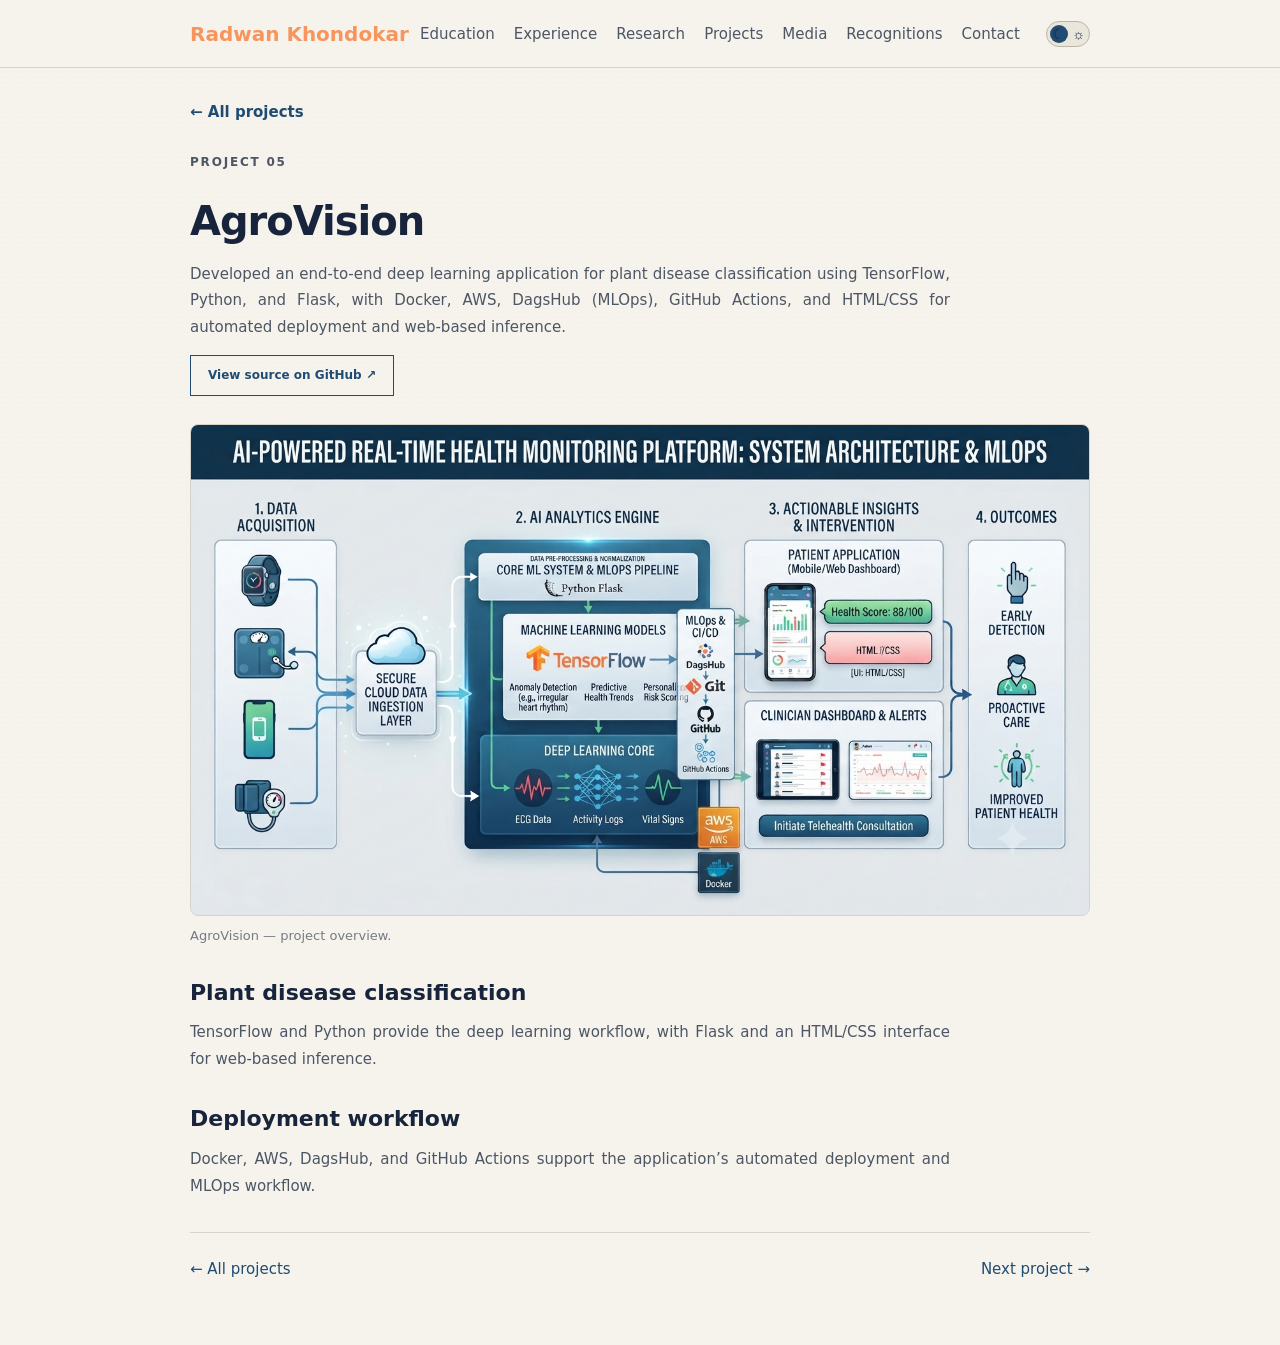
==== projects/agrovision.html @ 8de6b5cf "Update" ====
<!DOCTYPE html>
<html lang="en">
<head>
<meta charset="UTF-8">
<meta name="viewport" content="width=device-width, initial-scale=1.0">
<title>AgroVision | Khondokar Radwanur Rahman</title>
<meta name="description" content="Developed an end-to-end deep learning application for plant disease classification using TensorFlow, Python, and Flask, with Docker, AWS, DagsHub (MLOps), GitHub Actions, and HTML/CSS for automated deployment and web-based inference.">

<script>
  (() => {
    const saved = localStorage.getItem('portfolio-theme');
    const preferred = window.matchMedia('(prefers-color-scheme: dark)').matches ? 'dark' : 'light';
    document.documentElement.dataset.theme = saved || preferred;
  })();
</script>

<link rel="stylesheet" href="../css/styles.css">
</head>
<body id="top">
<header class="siterail">
  <div class="siterail__id">
    <a class="siterail__brand" href="../index.html#top" aria-label="Back to introduction">
      <span class="siterail__brandtext">Radwan Khondokar</span>
    </a>
  </div>
  <nav class="siterail__nav" aria-label="Section navigation">
    <a href="../index.html#education" data-navlink data-index="01" data-label="Education">Education</a>
    <a href="../index.html#experience" data-navlink data-index="02" data-label="Experience">Experience</a>
    <a href="../index.html#research" data-navlink data-index="03" data-label="Research">Research</a>
    <a href="../index.html#projects" data-navlink data-index="06" data-label="Projects">Projects</a>
    <a href="../index.html#media" data-navlink data-index="05" data-label="Media Outreach">Media</a>
    <a href="../index.html#recognitions" data-navlink data-index="08" data-label="Recognitions">Recognitions</a>
    <a href="../index.html#contact" data-navlink data-index="09" data-label="Contact">Contact</a>
  </nav>
  <button class="theme-toggle" id="themeToggle" type="button" aria-label="Switch to dark mode" aria-pressed="false">
    <span class="theme-toggle__sun" aria-hidden="true">☼</span>
    <span class="theme-toggle__moon" aria-hidden="true">☾</span>
  </button>
  <button class="siterail__toggle" id="navToggle" aria-label="Toggle navigation" aria-expanded="false">
    <span></span><span></span><span></span>
  </button>
</header>
<main class="project-detail">
<a class="project-back" href="../index.html#projects">← All projects</a>
<article>
<header class="project-detail__header"><p class="eyebrow">Project 05</p><h1>AgroVision</h1><p>Developed an end-to-end deep learning application for plant disease classification using TensorFlow, Python, and Flask, with Docker, AWS, DagsHub (MLOps), GitHub Actions, and HTML/CSS for automated deployment and web-based inference.</p><a class="button button--secondary" href="https://github.com/rakukanteki/Plant-Disease-Classification-using-MLflow-and-DVC.git" target="_blank" rel="noopener noreferrer">View source on GitHub ↗</a></header>
<figure class="project-detail__figure"><img src="../assets/images/projects/agrovision.png" alt="AgroVision" fetchpriority="high"><figcaption>AgroVision — project overview.</figcaption></figure>
<section class="project-detail__section"><h2>Plant disease classification</h2><p>TensorFlow and Python provide the deep learning workflow, with Flask and an HTML/CSS interface for web-based inference.</p></section><section class="project-detail__section"><h2>Deployment workflow</h2><p>Docker, AWS, DagsHub, and GitHub Actions support the application’s automated deployment and MLOps workflow.</p></section>

</article>
<nav class="project-detail__nav" aria-label="Project navigation"><a href="../index.html#projects">← All projects</a><a href="medic.html">Next project →</a></nav>
</main>
<button class="backtotop" id="backToTop" aria-label="Back to top">↑</button>
<script src="../js/main.js"></script>
</body></html>
---- css/styles.css ----
:root {
  --paper: #f6f3ed;
  --paper-deep: #ebe6dc;
  --card: #fbfaf7;
  --ink: #17243b;
  --body: #4d5664;
  --muted: #757b83;
  --blue: #204c74;
  --blue-dark: #173852;
  --gold: #a8792e;
  --rule: #d8d2c8;
  --rule-dark: #bcb4a6;
  --nav-bg: rgba(246, 243, 237, .94);
  --serif: system-ui, sans-serif;
  --sans: system-ui, sans-serif;
  --meta: system-ui, sans-serif;
  --maxw: 900px;
  --shadow: 0 18px 50px rgba(30, 39, 52, .08);
}

html[data-theme="dark"] {
  --paper: #111722;
  --paper-deep: #192131;
  --card: #182130;
  --ink: #edf1f6;
  --body: #bdc6d2;
  --muted: #8f9bab;
  --blue: #82b7df;
  --blue-dark: #b8d7ee;
  --gold: #d8ad68;
  --rule: #2d3949;
  --rule-dark: #435064;
  --nav-bg: rgba(17, 23, 34, .94);
  --shadow: 0 20px 55px rgba(0, 0, 0, .28);
  color-scheme: dark;
}

*, *::before, *::after { box-sizing: border-box; }
html { scroll-behavior: smooth; scroll-padding-top: 76px; }
body { margin: 0; color: var(--ink); background: var(--paper); font-family: var(--sans); font-size: 15px; line-height: 1.6; -webkit-font-smoothing: antialiased; }
body::before { content: ""; position: fixed; inset: 0; pointer-events: none; opacity: .32; background-image: radial-gradient(rgba(23, 36, 59, .09) .55px, transparent .55px); background-size: 5px 5px; z-index: -1; }
html[data-theme="dark"] body::before { background-image: radial-gradient(rgba(255, 255, 255, .08) .55px, transparent .55px); }
a { color: inherit; text-decoration: none; }
img { display: block; max-width: 100%; }
h1, h2, h3, p { margin-top: 0; }
h1, h2, h3 { font-family: var(--serif); }
::selection { color: white; background: var(--blue); }
:focus-visible { outline: 2px solid var(--gold); outline-offset: 4px; }
.mono { font-family: var(--meta); letter-spacing: .015em; }
.depth-lines { display: none; }

.siterail { position: sticky; top: 0; z-index: 50; display: flex; align-items: center; justify-content: space-between; min-height: 68px; padding: 0 max(24px, calc((100vw - var(--maxw))/2)); background: var(--nav-bg); border-bottom: 1px solid var(--rule); backdrop-filter: blur(14px); transition: background-color .25s ease, border-color .25s ease; }
.siterail__brand { display: flex; align-items: center; gap: 12px; }
.siterail__monogram { display: grid; place-items: center; width: 34px; height: 34px; color: white; background: var(--ink); font-family: var(--serif); font-size: 14px; letter-spacing: .04em; }
.siterail__brandtext { font-family: var(--serif); font-weight: 600; font-size: 20px; color: rgb(247, 149, 92)}
.siterail__nav { display: flex; align-items: center; gap: 19px; font-family: var(--meta); font-size: 15px; font-weight: 500; }
.siterail__nav a { color: var(--body); transition: color .2s; }
.siterail__nav a:hover, .siterail__nav a.is-active { color: var(--blue); }
.siterail__nav a.download-cv { padding: 7px 12px; color: white; background: var(--blue); }
html[data-theme="dark"] .siterail__nav a.download-cv { color: #111722; }
.theme-toggle { position: relative; flex: 0 0 auto; width: 44px; height: 26px; margin-left: 15px; padding: 0; color: var(--ink); background: var(--paper-deep); border: 1px solid var(--rule-dark); border-radius: 20px; cursor: pointer; }
.theme-toggle::after { content: ""; position: absolute; top: 3px; left: 3px; width: 18px; height: 18px; background: var(--blue); border-radius: 50%; transition: transform .25s ease; }
html[data-theme="dark"] .theme-toggle::after { transform: translateX(18px); }
.theme-toggle span { position: absolute; top: 1px; z-index: 1; font-size: 14px; line-height: 22px; }
.theme-toggle__sun { right: 4px; }
.theme-toggle__moon { left: 5px; }
.siterail__toggle { display: none; width: 30px; border: 0; background: transparent; padding: 5px; }
.siterail__toggle span { display: block; height: 1px; margin: 5px 0; background: var(--ink); transition: .2s; }

main, .sitefoot { width: min(calc(100% - 48px), var(--maxw)); margin: 0 auto; }
.hero { padding: clamp(70px, 3vw, 128px) 0 72px; }
.hero__intro { display: grid; grid-template-columns: minmax(0, 1fr) 295px; align-items: center; gap: clamp(50px, 9vw, 120px); }
.hero__copy { max-width: 730px; }
.eyebrow { margin-bottom: 24px; color: var(--gold); font-family: var(--meta); font-size: 12px; font-weight: 600; letter-spacing: .15em; text-transform: uppercase; }
.hero__name { margin-bottom: 24px; font-size: clamp(36px, 5vw, 52px); font-weight: 400; letter-spacing: -.045em; line-height: 1.1; }
.hero__role { max-width: 800px; margin-bottom: 16px; color: var(--blue-dark); font-family: var(--serif); font-size: clamp(18px, 2.5vw, 25px); line-height: 1.35; }
.hero__affiliation { max-width: 680px; color: var(--muted); font-size: 14px; }
.hero__actions { display: flex; flex-wrap: wrap; gap: 10px; margin-top: 28px; }
.button { display: inline-flex; align-items: center; justify-content: center; padding: 10px 17px; border: 1px solid var(--blue); font-family: var(--meta); font-size: 12px; font-weight: 600; }
.button--primary { color: white; background: var(--blue); }
.button--primary:hover { background: var(--blue-dark); }
.button--secondary { color: var(--blue); }
.button--secondary:hover { background: white; }
.hero__portrait-wrap {
  position: relative;
  margin: 0;
  aspect-ratio: 1;
}

.hero__portrait {
  width: 80%;
  aspect-ratio: 1;
  border-radius: 50%;
  object-fit: cover;
  object-position: center 25%;
  filter: saturate(.78) contrast(1.02);
  box-shadow: var(--shadow);
}
.hero__meta {
  display: flex;
  flex-wrap: wrap;
  justify-content: center;
  column-gap: 3px;
  row-gap: 12px;
  margin-top: 15px;
  padding: 20px 0;
  border-top: 1px solid var(--rule);
  border-bottom: 1px solid var(--rule);
}
.hero__meta a {
  display: inline-flex;
  align-items: center;
  gap: 7px;
  padding: 0 8px;
  color: var(--body);
  white-space: nowrap;
}
.hero__meta a:hover { color: var(--blue); }
.hero__link-icon { display: inline-grid; place-items: center; width: 15px; height: 15px; }
.publication-more { transform: translateY(10px); }
.hero__link-icon img, .hero__link-icon svg { width: 100%; height: 100%; object-fit: contain; fill: currentColor; filter: grayscale(1); }

.panel { padding: 36px 0; }
.panel__head { display: grid; grid-template-columns: auto 1fr; align-items: center; gap: 18px; margin-bottom: 24px; }
.panel__title { margin: 0; font-size: clamp(22px, 2.4vw, 28px); line-height: 1.25; font-weight: 600; letter-spacing: -.025em; }
.panel__rule { height: 1px; background: var(--rule); }

.edurow { display: grid; grid-template-columns: 150px 1fr; gap: 22px 38px; max-width: 900px; }
.edurow__time, .explog__time { padding-top: 5px; color: var(--gold); font-size: 11px; font-weight: 600; text-transform: uppercase; }
.edurow__body h3, .explog__body h3 { margin-bottom: 3px; font-size: 17px; line-height: 1.4; font-weight: 600; }
.edurow__body p { color: var(--muted); font-size: 12px; }

.explog { display: grid; gap: 0; margin: 0; padding: 0; list-style: none; }
.explog__entry { display: grid; grid-template-columns: 150px minmax(0, 1fr); grid-template-areas: "time body"; gap: 38px; padding: 0 0 34px; margin-bottom: 34px; border-bottom: 1px solid var(--rule); }
.explog__time { grid-area: time; }
.explog__body { grid-area: body; min-width: 0; }
.explog__entry:last-child { margin: 0; border: 0; }
.explog__institution { display: block; }
.explog__institution-title { grid-area: institution; margin: 0 0 22px; color: var(--blue); font-size: 19px; line-height: 1.4; font-weight: 600; }
.explog__entry:has(> .explog__institution-title) { grid-template-areas: "institution institution" "time body"; row-gap: 0; }
.explog__institution .explog__entry:last-child { padding-bottom: 0; }
.explog__body h4 { margin: 0 0 3px; font-family: var(--serif); font-size: 17px; line-height: 1.4; font-weight: 600; }
.explog__org { margin-bottom: 12px; color: var(--blue); font-size: 12px; font-weight: 600; }
.explog__body p:not(.explog__org) { max-width: 850px; margin-bottom: 0; color: var(--body); line-height: 1.8; }
.hero__copy p:not(.eyebrow),
.explog__body p:not(.explog__org),
.projcard__desc,
.reclist__item p,
.education-item__detail,
.media__intro,
.media-card__content p,
.sitefoot__intro > p:last-child,
.project-detail__header p:not(.eyebrow),
.project-detail__section p,
.project-detail__section li {
  text-align: justify;
  text-justify: inter-word;
  hyphens: auto;
}

.pubslider { position: relative; }
.pubslider__controls { display: flex; justify-content: flex-end; gap: 7px; margin: -50px 0 28px; }
.pubslider__button { width: 38px; height: 38px; color: var(--blue); border: 1px solid var(--rule-dark); background: transparent; cursor: pointer; font-size: 17px; }
.pubslider__button:hover { color: white; background: var(--blue); border-color: var(--blue); }
.pubslider__track { display: grid; grid-auto-flow: column; grid-auto-columns: minmax(315px, 380px); gap: 18px; overflow-x: auto; padding: 3px 3px 20px; scroll-snap-type: x mandatory; scrollbar-color: var(--rule-dark) transparent; scrollbar-width: thin; }
.pubcard { display: flex; flex-direction: column; overflow: hidden; background: var(--card); border: 1px solid var(--rule); scroll-snap-align: start; transition: transform .25s, box-shadow .25s; }
.pubcard:hover { transform: translateY(-4px); box-shadow: var(--shadow); }
.pubcard__figure { aspect-ratio: 16/9; overflow: hidden; background: white; border-bottom: 1px solid var(--rule); }
.pubcard__figure img { width: 100%; height: 100%; object-fit: cover; filter: saturate(.8); transition: transform .3s; }
.pubcard:hover img { transform: scale(1.02); }
.pubcard__body { display: flex; flex: 1; flex-direction: column; padding: 23px; }
.pubcard__journal { min-height: 34px; margin-bottom: 13px; color: var(--gold); font-size: 10px; font-weight: 600; line-height: 1.5; text-transform: uppercase; }
.pubcard__content { display: flex; flex: 1; flex-direction: column; }
.pubcard__body h3 { margin-bottom: 20px; font-size: 18px; line-height: 1.42; }
.pubcard__doi { align-self: flex-start; margin-top: auto; color: var(--blue); font-size: 11px; font-weight: 600; text-transform: uppercase; }

.writelist { margin: 0; padding: 0; list-style: none; }
.writelist__row { display: flex; justify-content: space-between; gap: 25px; padding: 18px 0; border-bottom: 1px solid var(--rule); }
.writelist__title { font-family: var(--serif); font-size: 19px; }
.writelist__link { color: var(--blue); font-size: 11px; font-weight: 600; text-transform: uppercase; }

/* Media outreach */
.media__intro { max-width: 720px; margin: -14px 0 38px; color: var(--body); text-align: justify; }
.media__track { display: grid; counter-reset: media-item; margin: 0; border-bottom: 1px solid var(--rule); }
.media-card { display: grid; grid-template-columns: 28px 112px minmax(0, 1fr); gap: 18px; align-items: center; min-width: 0; padding: 20px 0; border-top: 1px solid var(--rule); counter-increment: media-item; }
.media-card::before { content: counter(media-item) "."; align-self: start; padding-top: 4px; color: var(--blue); font-family: var(--meta); font-size: 12px; font-weight: 700; }
.media-card__visual { width: 112px; height: 84px; min-width: 0; object-fit: cover; object-position: center; background: var(--paper-deep); border: 1px solid var(--rule); border-radius: 2px; }
.media-card__content { display: flex; flex-direction: column; align-items: flex-start; min-width: 0; }
.media-card__meta { order: 2; display: flex; gap: 7px; margin-bottom: 6px; color: var(--muted); font-family: var(--meta); font-size: 10px; font-weight: 500; letter-spacing: .02em; }
.media-card__meta span::after { content: " ·"; }
.media-card__content h3 { order: 1; max-width: 900px; margin-bottom: 7px; font-size: 16px; line-height: 1.4; }
.media-card__content p { display: none; }
.media-card__link { order: 3; display: inline-flex; align-items: center; gap: 7px; color: var(--blue); font-family: var(--meta); font-size: 10px; font-weight: 600; letter-spacing: .06em; text-transform: uppercase; }
.media-card__link:hover { color: var(--gold); }

.projgrid { display: grid; grid-template-columns: minmax(0, 1fr); counter-reset: project-item; border-bottom: 1px solid var(--rule); }
.projcard { display: grid; grid-template-columns: 28px 140px minmax(0, 1fr); gap: 18px; align-items: center; min-width: 0; padding: 20px 0; border-top: 1px solid var(--rule); counter-increment: project-item; }
.projcard::before { content: counter(project-item) "."; align-self: start; padding-top: 4px; color: var(--blue); font-family: var(--meta); font-size: 12px; font-weight: 700; }
.projcard__figure { width: 140px; height: 96px; overflow: hidden; background: white; border: 1px solid var(--rule); border-radius: 2px; }
.projcard__figure img { width: 100%; height: 100%; object-fit: cover; filter: saturate(.8); transition: transform .35s; }
.projcard:hover .projcard__figure img { transform: scale(1.03); }
.projcard__content { display: flex; flex-direction: column; align-items: flex-start; min-width: 0; }
.projcard__content h3 { margin-bottom: 6px; font-size: 17px; line-height: 1.4; }
.projcard__desc { max-width: 820px; margin-bottom: 8px; color: var(--body); font-size: 12px; line-height: 1.6; }
.projcard__github { color: var(--blue); font-size: 10px; font-weight: 600; text-transform: uppercase; }

.skillgroups { border-top: 1px solid var(--rule); }
.skillgroup { display: grid; grid-template-columns: 200px 1fr; gap: 30px; padding: 18px 0; border-bottom: 1px solid var(--rule); }
.skillgroup h3 { margin: 0; font-size: 17px; }
.skillgroup p { margin: 0; color: var(--body); }

.recognitions-layout { display: grid; grid-template-columns: minmax(0, 1fr); align-items: start; }
.reclist { display: grid; grid-template-columns: minmax(0, 1fr); gap: 0; margin: 0; padding: 0; list-style: none; }
.reclist__item { min-width: 0; padding: 10px 0; border-bottom: 1px solid var(--rule); }
.reclist__row { display: flex; justify-content: space-between; gap: 15px; }
.reclist__item h3 { margin-bottom: 4px; font-size: 16px; line-height: 1.4; }
.reclist__year { color: var(--gold); font-family: var(--meta); font-size: 10px; font-weight: 600; }
.reclist__item p { margin: 0; color: var(--muted); font-size: 12px; line-height: 1.6; }
/* Contact footer */
.sitefoot { width: 100%; max-width: none; margin-top: 30px; color: #e9edf2; background: #16243a; }
.sitefoot__inner, .sitefoot__base { width: min(calc(100% - 48px), var(--maxw)); margin: 0 auto; }
.sitefoot__inner { display: grid; grid-template-columns: minmax(0, 1.1fr) minmax(320px, .8fr); gap: 90px; padding: 80px 0 70px; }
.sitefoot__eyebrow { margin-bottom: 14px; color: #d8ad68; font-family: var(--meta); font-size: 11px; font-weight: 600; letter-spacing: .14em; text-transform: uppercase; }
.sitefoot__intro h2 { margin-bottom: 22px; color: white; font-size: clamp(24px, 3vw, 34px); font-weight: 500; line-height: 1.1; }
.sitefoot__intro > p:last-child { max-width: 640px; color: #b7c0cc; }
.sitefoot__links { display: flex; flex-direction: column; justify-content: center; }
.sitefoot__links a { display: grid; grid-template-columns: 1fr auto; gap: 4px 20px; padding: 17px 0; border-bottom: 1px solid #3c485a; }
.sitefoot__links a:first-child { border-top: 1px solid #3c485a; }
.sitefoot__links span { color: #9aa6b6; font-family: var(--meta); font-size: 10px; text-transform: uppercase; }
.sitefoot__links strong { grid-column: 1; font-family: var(--serif); font-size: 15px; font-weight: 500; overflow-wrap: anywhere; }
.sitefoot__links b { grid-column: 2; grid-row: 1 / span 2; align-self: center; color: #d8ad68; font-weight: 400; }
.sitefoot__links a:hover strong { color: #d8ad68; }
.sitefoot__base { display: flex; justify-content: space-between; gap: 25px; padding: 22px 0 28px; color: #8e9aaa; border-top: 1px solid #3c485a; font-family: var(--meta); font-size: 10px; text-transform: uppercase; }

.backtotop { position: fixed; right: 24px; bottom: 24px; width: 42px; height: 42px; color: white; border: 0; background: var(--blue); opacity: 0; pointer-events: none; transform: translateY(8px); transition: .2s; }
.backtotop.is-visible { opacity: 1; pointer-events: auto; transform: none; }

@media (max-width: 1099px) {
  .siterail { padding: 0 24px; }
  .siterail__nav { display: none; }
  .siterail__nav.is-open { position: fixed; top: 68px; left: 0; right: 0; display: flex; flex-direction: column; align-items: flex-start; gap: 14px; padding: 24px; background: var(--paper); border-bottom: 1px solid var(--rule); box-shadow: var(--shadow); }
  .theme-toggle { margin-left: auto; margin-right: 10px; }
  .siterail__toggle { display: block; cursor: pointer; }
  .siterail__toggle[aria-expanded="true"] span:nth-child(1) { transform: translateY(6px) rotate(45deg); }
  .siterail__toggle[aria-expanded="true"] span:nth-child(2) { opacity: 0; }
  .siterail__toggle[aria-expanded="true"] span:nth-child(3) { transform: translateY(-6px) rotate(-45deg); }
  .recognitions-layout { grid-template-columns: 1fr; }
  .sitefoot__inner { grid-template-columns: 1fr; gap: 45px; }
}

@media (max-width: 700px) {
  main { width: min(calc(100% - 32px), var(--maxw)); }
  .siterail__brandtext { display: none; }
  .hero { padding: 58px 0 52px; }
  .hero__intro { grid-template-columns: 1fr; gap: 50px; }
  .hero__portrait-wrap { width: min(78vw, 310px); }
  .hero__meta { margin-top: 45px; }
  .panel { padding: 28px 0; }
  .edurow, .explog__entry, .skillgroup { grid-template-columns: 1fr; gap: 7px; }
  .edurow { gap: 7px; }
  .edurow__body { margin-bottom: 23px; }
  .explog__entry { grid-template-areas: "time" "body"; gap: 5px; }
  .explog__entry:has(> .explog__institution-title) { grid-template-areas: "institution" "time" "body"; row-gap: 5px; }
  .pubslider__controls { margin: 0 0 15px; }
  .pubslider__track { grid-auto-columns: min(86vw, 350px); }
  .projcard { grid-template-columns: 22px 88px minmax(0, 1fr); gap: 12px; padding: 16px 0; align-items: start; }
  .projcard__figure { width: 88px; height: 68px; }
  .projcard__content h3 { font-size: 14px; }
  .projcard__desc { font-size: 11px; line-height: 1.55; }
  .reclist { grid-template-columns: 1fr; grid-template-rows: none; grid-auto-flow: row; }
  .media-card { grid-template-columns: 22px 88px minmax(0, 1fr); gap: 12px; padding: 16px 0; }
  .media-card__visual { width: 88px; height: 68px; }
  .media-card__content h3 { font-size: 14px; }
  .writelist__row { align-items: flex-start; }
  .sitefoot__inner, .sitefoot__base { width: calc(100% - 32px); }
  .sitefoot__inner { padding: 60px 0 50px; }
  .sitefoot__base { flex-direction: column; gap: 8px; }
}

@media (prefers-reduced-motion: reduce) {
  html { scroll-behavior: auto; }
  *, *::before, *::after { scroll-behavior: auto !important; transition: none !important; }
}

/* Education — compact academic record */

.education-list { border-bottom: 1px solid var(--rule); }

.education-item {
  position: relative;
  padding: 23px 8px 20px 0;
  border-bottom: 1px dotted var(--rule-dark);
  transition: padding .22s ease, background-color .22s ease;
}

.education-item:last-child { border-bottom: 0; }

.education-item::before {
  content: "";
  position: absolute;
  top: 17px;
  bottom: 17px;
  left: 0;
  width: 2px;
  background: var(--blue);
  transform: scaleY(0);
  transform-origin: center;
  transition: transform .22s ease;
}

.education-item:hover {
  padding-left: 16px;
  background: color-mix(in srgb, var(--blue) 6%, transparent);
}

.education-item:hover::before { transform: scaleY(1); }

.education-item__top {
  display: flex;
  align-items: baseline;
  justify-content: space-between;
  gap: 24px;
  margin-bottom: 4px;
}

.education-item__top h3 {
  margin: 0;
  color: var(--ink);
  font-family: var(--sans);
  font-size: 18px;
  font-weight: 600;
  line-height: 1.35;
}

.education-item__top h3 span { color: var(--muted); font-weight: 500; }

.education-item__top time {
  flex: 0 0 auto;
  color: var(--muted);
  font-size: 13px;
  font-style: italic;
  white-space: nowrap;
}

.education-item__degree {
  margin: 0 0 3px;
  color: var(--ink);
  font-size: 14px;
  font-style: italic;
  font-weight: 600;
  line-height: 1.55;
}

.education-item__detail {
  margin: 0;
  color: var(--muted);
  font-size: 13px;
  line-height: 1.55;
}

.education-item__detail span { color: var(--body); }

@media (max-width: 700px) {

  .education-item { padding-block: 20px 18px; }
  .education-item__top { display: grid; gap: 3px; }
  .education-item__top time { grid-row: 2; font-size: 12px; }
  .education-item:hover { padding-left: 10px; }
}

/* Publications — profile overview and indexed list */

.publication-overview {
  display: grid;
  grid-template-columns: minmax(0, 1fr) minmax(340px, .9fr);
  gap: clamp(28px, 5vw, 64px);
  align-items: stretch;
  padding: 0 0 28px;
  border-bottom: 1px solid var(--rule);
}

.publication-stats {
  display: grid;
  align-content: center;
  gap: 10px;
  margin: 0;
}

.publication-stat {
  display: grid;
  grid-template-columns: 118px minmax(0, 1fr);
  align-items: baseline;
  gap: 12px;
}

.publication-stat dt {
  display: grid;
  align-items: center;
  justify-items: center;
  width: 120px;
  min-height: 28px;
  padding: 4px 8px;
  color: white;
  background: var(--blue-dark);
  border-radius: 2px;
  font-family: var(--meta);
  font-size: 14px;
  font-weight: 600;
  line-height: 1.2;
}

html[data-theme="dark"] .publication-stat dt { color: #111722; background: var(--blue); }

.publication-stat dd {
  margin: 0;
  color: var(--body);
  font-size: 14px;
  line-height: 1.55;
}

.publication-stat dd strong { color: var(--blue); font-weight: 600; }

.publication-profile {
  position: relative;
  display: grid;
  align-content: center;
  min-height: 215px;
  padding: 12px 20px 22px;
  overflow: hidden;
  background:
    linear-gradient(90deg, transparent 0 84%, rgba(96, 215, 203, .025) 84% 84.5%, transparent 84.5%),
    linear-gradient(0deg, transparent 0 63%, rgba(96, 215, 203, .025) 63% 63.5%, transparent 63.5%),
    radial-gradient(circle at 82% 16%, rgba(90, 218, 205, .045), transparent 35%),
    #091112;
  border: 1px solid #244347;
  border-radius: 11px;
  box-shadow: inset 0 1px 0 rgba(127, 232, 220, .035);
}

.publication-profile::before {
  content: "";
  position: absolute;
  top: 0;
  left: 33%;
  right: 33%;
  height: 1px;
  background: linear-gradient(90deg, transparent, #6ad8ce, transparent);
  box-shadow: 0 0 8px rgba(106, 216, 206, .28);
}

.publication-profile::after {
  content: "";
  position: absolute;
  inset: 0;
  background-image: radial-gradient(rgba(103, 216, 205, .12) .5px, transparent .6px);
  background-size: 34px 34px;
  opacity: .22;
  pointer-events: none;
}

.publication-profile__label {
  position: relative;
  z-index: 1;
  margin-bottom: 16px;
  color: #75d9cf;
  font-size: 11px;
  font-weight: 700;
  letter-spacing: .07em;
  text-align: center;
  text-transform: uppercase;
}

.publication-profile__content {
  position: relative;
  z-index: 1;
  display: flex;
  align-items: center;
  justify-content: center;
  gap: clamp(28px, 4vw, 40px);
}

.publication-donut {
  position: relative;
  display: grid;
  flex: 0 0 auto;
  place-items: center;
  width: 130px;
  height: 130px;
  border-radius: 50%;
  background: conic-gradient(from 0deg, #0080ff 0 67%, #ff8433 67% 100%);
  box-shadow: 0 0 16px rgba(82, 213, 245, .12);
  transition: transform .24s ease, filter .24s ease;
}

.publication-donut:hover {
  transform: scale(1.035);
  filter: saturate(1.08) brightness(1.05);
}

.publication-donut::before {
  content: "";
  position: absolute;
  inset: 20px;
  border-radius: inherit;
  background: #101a19;
  box-shadow: inset 0 0 0 1px rgba(117, 217, 207, .06);
}

.publication-donut span {
  position: relative;
  display: grid;
  color: #f0f6f5;
  font-family: var(--serif);
  font-size: 26px;
  line-height: .8;
  text-align: center;
}

.publication-donut small {
  color: #718786;
  font-family: var(--meta);
  font-size: 8px;
  font-weight: 600;
  letter-spacing: .12em;
  text-transform: uppercase;
}

.publication-donut__value {
  position: absolute;
  z-index: 2;
  padding: 0;
  color: #0c1716;
  font-family: var(--meta);
  font-size: 9px;
  font-style: italic;
  font-weight: 700;
  line-height: 1;
  letter-spacing: 0;
}

.publication-legend { display: grid; gap: 12px; }
.publication-legend p {
  display: grid;
  grid-template-columns: 9px 1fr;
  gap: 2px 8px;
  margin: 0;
  padding: 0;
  color: #e3eceb;
  background: transparent;
  border: 0;
  font-size: 12px;
}
.publication-legend p:hover { transform: none; }
.publication-legend p strong { grid-column: 2; color: #f56200; font-family: var(--meta); font-size: 15px; font-style: italic; }
.publication-legend p:last-child strong { color: #6bdcff; }
.publication-legend__dot { align-self: center; width: 8px; height: 8px; border-radius: 50%; }
.publication-legend__dot--accepted { background: #ff671a; box-shadow: 0 0 8px rgba(255, 111, 15, 0.68); }
.publication-legend__dot--review { background: #52d5f5; box-shadow: 0 0 8px rgba(82, 213, 245, .72); }

.publication-filters { margin-bottom: 20px; }
.publication-toolbar { display: grid; grid-template-columns: 2fr repeat(3, minmax(0, 1fr)); gap: 12px; }
.publication-toolbar label { display: grid; gap: 8px; min-width: 0; color: var(--body); font-size: 11px; line-height: 1.5; }
.publication-toolbar input, .publication-toolbar select { width: 100%; min-width: 0; min-height: 44px; padding: 10px; border: 1px solid var(--rule-dark); border-radius: 4px; background: var(--card); color: var(--ink); font: inherit; font-size: 12px; }
.publication-results button, .publication-empty button { min-height: 40px; padding: 8px 12px; border: 1px solid var(--rule-dark); border-radius: 4px; background: var(--card); color: var(--ink); font: inherit; font-size: 11px; line-height: 1.5; cursor: pointer; }
.publication-results { margin-top: 16px; display: flex; align-items: center; justify-content: space-between; gap: 12px; color: var(--body); font-size: 12px; line-height: 1.5; }
.publication-empty { padding: 32px 16px; text-align: center; border: 1px dashed var(--rule-dark); line-height: 1.6; }
.publication-empty h3 { margin-bottom: 8px; }
.publication-empty p { color: var(--body); font-size: 13px; }
#research [hidden] { display: none !important; }
@media (max-width: 700px) {
  .publication-toolbar { grid-template-columns: repeat(2, minmax(0, 1fr)); }
  .publication-search { grid-column: 1 / -1; }
}
@media (max-width: 400px) {
  .publication-toolbar { grid-template-columns: minmax(0, 1fr); }
}

#research .pubslider { margin-top: 0; }
#research .pubslider__controls { display: none; }
#research .pubslider__track {
  display: grid;
  grid-auto-flow: row;
  grid-auto-columns: initial;
  gap: 0;
  overflow: visible;
  padding: 0;
  counter-reset: publication;
  scroll-snap-type: none;
}

#research .pubcard {
  counter-increment: publication;
  display: grid;
  grid-template-columns: 28px 112px minmax(0, 1fr);
  align-items: start;
  gap: 18px;
  padding: 20px 8px 20px 0;
  overflow: visible;
  background: transparent;
  border: 0;
  border-bottom: 1px solid var(--rule);
  scroll-snap-align: none;
  transition: background-color .2s ease, padding .2s ease;
}

#research .pubcard::before {
  content: counter(publication) ".";
  padding-top: 3px;
  color: var(--blue);
  font-family: var(--meta);
  font-size: 13px;
  font-weight: 600;
}

#research .pubcard:hover {
  padding-left: 8px;
  background: color-mix(in srgb, var(--blue) 5%, transparent);
  box-shadow: none;
  transform: none;
}

#research .pubcard__frame { min-width: 0; }
#research .pubcard__figure {
  width: 112px;
  aspect-ratio: 4 / 3;
  background: white;
  border: 1px solid var(--rule-dark);
  border-radius: 3px;
}

#research .pubcard__figure img { filter: none; }
#research .pubcard:hover img { transform: scale(1.03); }

#research .pubcard__body {
  display: flex;
  min-width: 0;
  padding: 0;
}

#research .pubcard__content { display: contents; }

#research .pubcard__body h3 {
  order: 1;
  margin: 0 0 6px;
  color: var(--ink);
  font-family: var(--sans);
  font-size: 15px;
  font-weight: 600;
  line-height: 1.42;
}

#research .pubcard__journal {
  order: 2;
  min-height: 0;
  margin: 0 0 5px;
  color: var(--muted);
  font-family: var(--sans);
  font-size: 11px;
  font-weight: 500;
  line-height: 1.45;
  text-transform: none;
}

#research .pubcard__doi {
  order: 3;
  align-self: flex-start;
  margin: 0;
  color: var(--blue);
  font-size: 11px;
  font-weight: 600;
  letter-spacing: .04em;
}

#research .pubcard__doi:hover { color: var(--gold); }

.publication-more {
  display: flex;
  align-items: center;
  justify-content: flex-end;
  gap: 6px;
  margin: 20px 0 0;
  color: var(--muted);
  font-size: 13px;
  transform: none;
}

.publication-more a {
  display: inline-flex;
  align-items: center;
  gap: 7px;
  padding: 7px 11px;
  color: var(--blue);
  border: 1px solid var(--rule-dark);
  font-weight: 600;
  transition: color .2s ease, background-color .2s ease, border-color .2s ease, transform .2s ease;
}

.publication-more a:hover {
  color: white;
  background: var(--blue);
  border-color: var(--blue);
  transform: translateY(-2px);
}

.publication-more a span { transition: transform .2s ease; }
.publication-more a:hover span { transform: translate(2px, -2px); }

@media (max-width: 850px) {
  .publication-overview { grid-template-columns: 1fr; gap: 24px; }
  .publication-profile { min-height: 0; }
}

@media (max-width: 560px) {

  .publication-stat { grid-template-columns: 104px minmax(0, 1fr); gap: 9px; }
  .publication-stat dt { width: 104px; }
  .publication-profile { padding: 18px 14px; }
  .publication-profile__content { gap: 18px; }
  .publication-donut { width: 94px; height: 94px; }
  .publication-donut::before { inset: 18px; }
  .publication-donut__value { font-size: 7px; }
  .publication-donut__value--accepted { right: 1px; bottom: 17px; }
  .publication-donut__value--review { left: 1px; top: 18px; }
  .publication-legend p { font-size: 11px; }
  .publication-more { align-items: flex-end; flex-direction: column; }
  #research .pubcard { grid-template-columns: 22px 76px minmax(0, 1fr); gap: 10px; padding-block: 17px; }
  #research .pubcard__figure { width: 76px; }
  #research .pubcard__body h3 { font-size: 13px; }
  #research .pubcard__journal, #research .pubcard__doi { font-size: 10px; }
}

/* Project navigation and detail pages */
.projcard { position: relative; border-radius: 4px; transition: background-color .2s; }
.projcard:hover, .projcard:focus-within { background: var(--paper-deep); }
.projcard__title-link::after { content: ""; position: absolute; inset: 0; }
.projcard__github { position: relative; z-index: 1; padding-block: 6px; }
.projcard__hint { margin-top: 8px; color: var(--blue); font-size: 12px; font-weight: 600; }
.project-detail { padding-block: 32px 64px; }
.project-back { display: inline-block; margin-bottom: 28px; color: var(--blue); font-weight: 600; }
.project-detail__header { max-width: 760px; margin-bottom: 28px; }
.project-detail__header h1 { margin-bottom: 16px; font-size: clamp(28px, 4vw, 40px); line-height: 1.2; letter-spacing: -.025em; }
.project-detail__header p { color: var(--body); line-height: 1.75; }
.project-detail__figure { margin: 0 0 32px; }
.project-detail__figure img { width: 100%; max-height: 560px; object-fit: contain; background: var(--paper-deep); border: 1px solid var(--rule); border-radius: 8px; }
.project-detail__figure figcaption { margin-top: 10px; color: var(--muted); font-size: 13px; }
.project-detail__section { max-width: 760px; margin-block: 32px; }
.project-detail__section h2 { font-size: 22px; line-height: 1.3; margin-bottom: 12px; }
.project-detail__section p, .project-detail__section li { color: var(--body); line-height: 1.8; }
.project-detail__section li + li { margin-top: 8px; }
.project-detail__nav { display: flex; flex-wrap: wrap; justify-content: space-between; gap: 16px; padding-top: 24px; border-top: 1px solid var(--rule); color: var(--blue); }
html[data-theme="dark"] .button--primary { color: var(--paper); }
.button--secondary:hover { background: var(--paper-deep); }
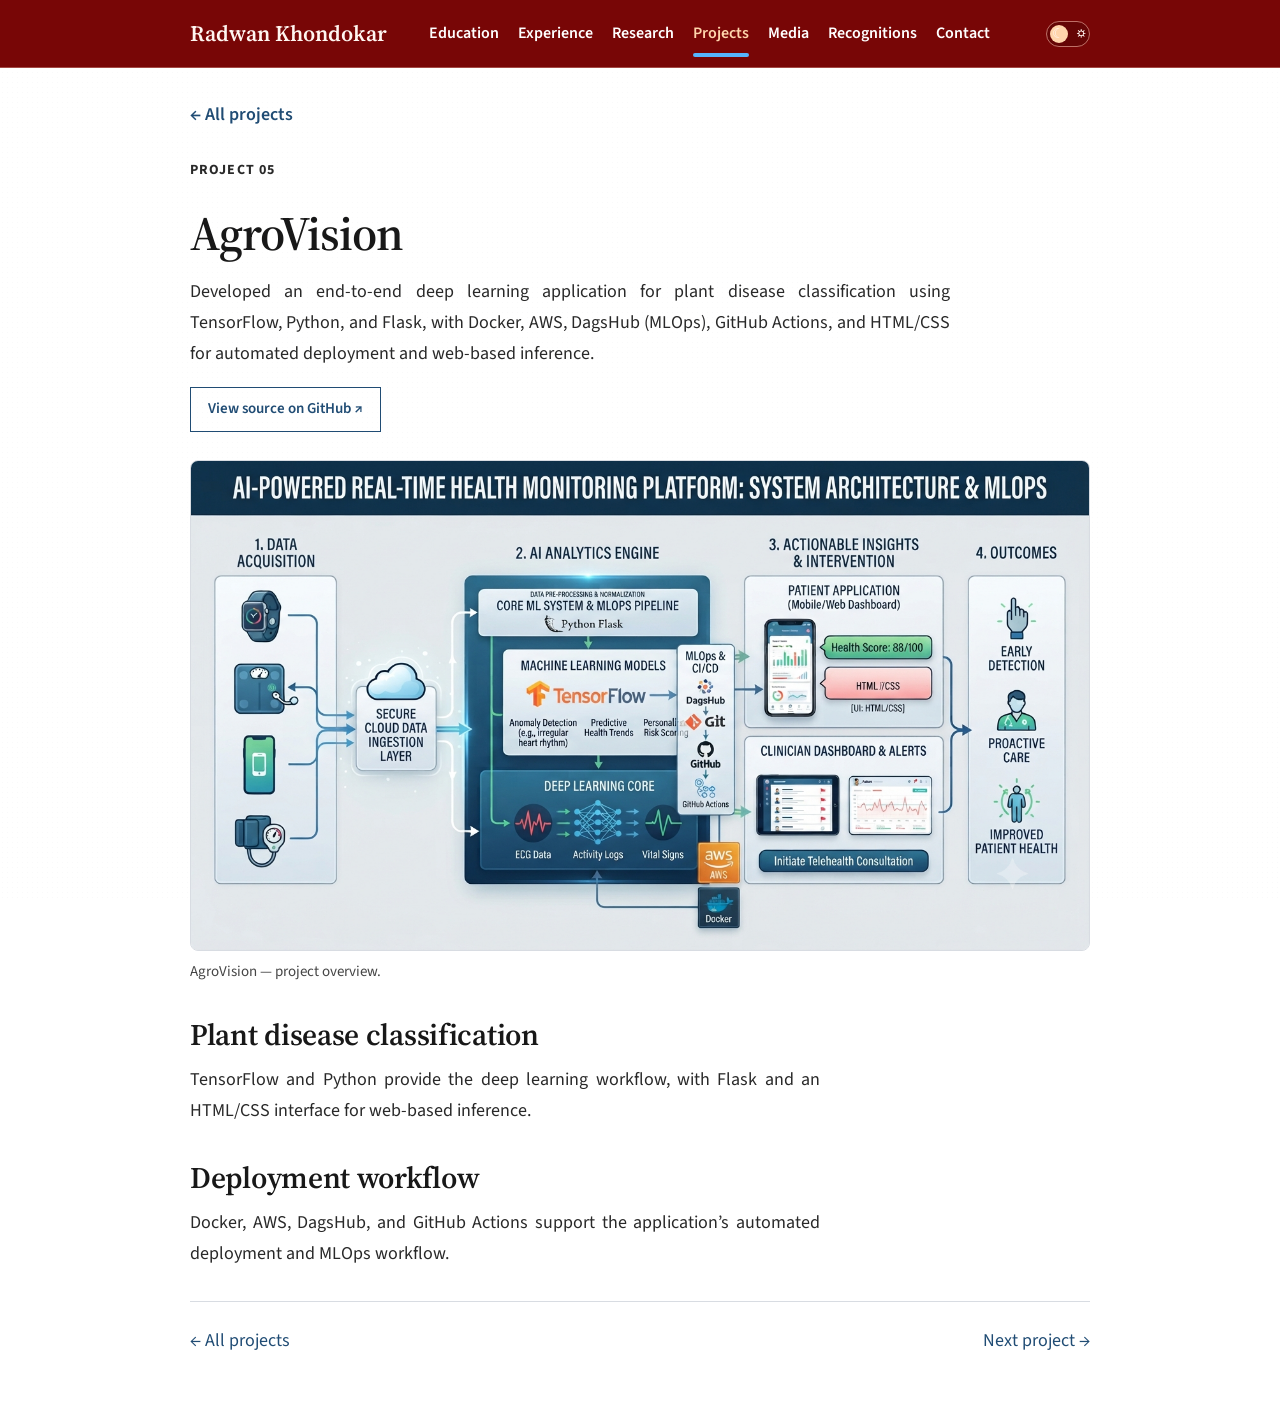
==== commit b5a0fbeb: "Add major update" ====
--- a/projects/agrovision.html
+++ b/projects/agrovision.html
@@ -15,6 +15,9 @@
 </script>
 
 <link rel="stylesheet" href="../css/styles.css">
+<link rel="preconnect" href="https://fonts.googleapis.com">
+<link rel="preconnect" href="https://fonts.gstatic.com" crossorigin>
+<link href="https://fonts.googleapis.com/css2?family=Source+Sans+3:ital,wght@0,400;0,500;0,600;0,700;1,400;1,600&amp;family=Source+Serif+4:wght@400;600;700&amp;display=swap" rel="stylesheet">
 </head>
 <body id="top">
 <header class="siterail">
--- a/css/styles.css
+++ b/css/styles.css
@@ -1,38 +1,39 @@
 :root {
-  --paper: #f6f3ed;
-  --paper-deep: #ebe6dc;
-  --card: #fbfaf7;
-  --ink: #17243b;
-  --body: #4d5664;
-  --muted: #757b83;
+  --paper: #ffffff;
+  --paper-deep: #f3f4f6;
+  --card: #ffffff;
+  --ink: #181818;
+  --body: #292929;
+  --muted: #454545;
   --blue: #204c74;
   --blue-dark: #173852;
-  --gold: #a8792e;
-  --rule: #d8d2c8;
-  --rule-dark: #bcb4a6;
-  --nav-bg: rgba(246, 243, 237, .94);
-  --serif: system-ui, sans-serif;
-  --sans: system-ui, sans-serif;
-  --meta: system-ui, sans-serif;
+  --gold: #8a6327;
+  --rule: #d8dce2;
+  --rule-dark: #b6bec8;
+  --nav-bg: rgba(120, 6, 6, .96);
+  --serif: "Source Serif 4", Georgia, serif;
+  --sans: "Source Sans 3", system-ui, sans-serif;
+  --meta: "Source Sans 3", system-ui, sans-serif;
   --maxw: 900px;
+  color-scheme: light;
   --shadow: 0 18px 50px rgba(30, 39, 52, .08);
 }
 
 html[data-theme="dark"] {
-  --paper: #111722;
-  --paper-deep: #192131;
-  --card: #182130;
-  --ink: #edf1f6;
-  --body: #bdc6d2;
-  --muted: #8f9bab;
-  --blue: #82b7df;
-  --blue-dark: #b8d7ee;
-  --gold: #d8ad68;
-  --rule: #2d3949;
-  --rule-dark: #435064;
-  --nav-bg: rgba(17, 23, 34, .94);
+  --paper: #ffffff;
+  --paper-deep: #f3f4f6;
+  --card: #ffffff;
+  --ink: #181818;
+  --body: #292929;
+  --muted: #454545;
+  --blue: #204c74;
+  --blue-dark: #173852;
+  --gold: #8a6327;
+  --rule: #d8dce2;
+  --rule-dark: #b6bec8;
+  --nav-bg: rgba(120, 6, 6, .96);
   --shadow: 0 20px 55px rgba(0, 0, 0, .28);
-  color-scheme: dark;
+  color-scheme: light;
 }
 
 *, *::before, *::after { box-sizing: border-box; }
@@ -43,6 +44,7 @@
 a { color: inherit; text-decoration: none; }
 img { display: block; max-width: 100%; }
 h1, h2, h3, p { margin-top: 0; }
+button, input, select, textarea { font-family: inherit; }
 h1, h2, h3 { font-family: var(--serif); }
 ::selection { color: white; background: var(--blue); }
 :focus-visible { outline: 2px solid var(--gold); outline-offset: 4px; }
@@ -56,8 +58,22 @@
 .siterail__nav { display: flex; align-items: center; gap: 19px; font-family: var(--meta); font-size: 15px; font-weight: 500; }
 .siterail__nav a { color: var(--body); transition: color .2s; }
 .siterail__nav a:hover, .siterail__nav a.is-active { color: var(--blue); }
+.siterail__nav [data-navlink] { position: relative; padding-block: 10px; }
+.siterail__nav [data-navlink]::after {
+  content: "";
+  position: absolute;
+  left: 0;
+  right: 0;
+  bottom: 0;
+  height: 4px;
+  border-radius: 2px;
+  background: #55b5ff;
+  transform: scaleX(0);
+  transition: transform .2s ease;
+}
+.siterail__nav [data-navlink].is-active::after { transform: scaleX(1); }
 .siterail__nav a.download-cv { padding: 7px 12px; color: white; background: var(--blue); }
-html[data-theme="dark"] .siterail__nav a.download-cv { color: #111722; }
+html[data-theme="dark"] .siterail__nav a.download-cv { color: #780606; }
 .theme-toggle { position: relative; flex: 0 0 auto; width: 44px; height: 26px; margin-left: 15px; padding: 0; color: var(--ink); background: var(--paper-deep); border: 1px solid var(--rule-dark); border-radius: 20px; cursor: pointer; }
 .theme-toggle::after { content: ""; position: absolute; top: 3px; left: 3px; width: 18px; height: 18px; background: var(--blue); border-radius: 50%; transition: transform .25s ease; }
 html[data-theme="dark"] .theme-toggle::after { transform: translateX(18px); }
@@ -68,7 +84,7 @@
 .siterail__toggle span { display: block; height: 1px; margin: 5px 0; background: var(--ink); transition: .2s; }
 
 main, .sitefoot { width: min(calc(100% - 48px), var(--maxw)); margin: 0 auto; }
-.hero { padding: clamp(70px, 3vw, 128px) 0 72px; }
+.hero { padding: clamp(70px, 3vw, 128px) 0 56px; }
 .hero__intro { display: grid; grid-template-columns: minmax(0, 1fr) 295px; align-items: center; gap: clamp(50px, 9vw, 120px); }
 .hero__copy { max-width: 730px; }
 .eyebrow { margin-bottom: 24px; color: var(--gold); font-family: var(--meta); font-size: 12px; font-weight: 600; letter-spacing: .15em; text-transform: uppercase; }
@@ -120,8 +136,8 @@
 .publication-more { transform: translateY(10px); }
 .hero__link-icon img, .hero__link-icon svg { width: 100%; height: 100%; object-fit: contain; fill: currentColor; filter: grayscale(1); }
 
-.panel { padding: 36px 0; }
-.panel__head { display: grid; grid-template-columns: auto 1fr; align-items: center; gap: 18px; margin-bottom: 24px; }
+.panel { padding: 28px 0; }
+.panel__head { display: grid; grid-template-columns: auto 1fr; align-items: center; gap: 18px; margin-bottom: 20px; }
 .panel__title { margin: 0; font-size: clamp(22px, 2.4vw, 28px); line-height: 1.25; font-weight: 600; letter-spacing: -.025em; }
 .panel__rule { height: 1px; background: var(--rule); }
 
@@ -217,20 +233,20 @@
 .reclist__year { color: var(--gold); font-family: var(--meta); font-size: 10px; font-weight: 600; }
 .reclist__item p { margin: 0; color: var(--muted); font-size: 12px; line-height: 1.6; }
 /* Contact footer */
-.sitefoot { width: 100%; max-width: none; margin-top: 30px; color: #e9edf2; background: #16243a; }
+.sitefoot { width: 100%; max-width: none; margin-top: 22px; color: #e9edf2; background: #780606; }
 .sitefoot__inner, .sitefoot__base { width: min(calc(100% - 48px), var(--maxw)); margin: 0 auto; }
 .sitefoot__inner { display: grid; grid-template-columns: minmax(0, 1.1fr) minmax(320px, .8fr); gap: 90px; padding: 80px 0 70px; }
-.sitefoot__eyebrow { margin-bottom: 14px; color: #d8ad68; font-family: var(--meta); font-size: 11px; font-weight: 600; letter-spacing: .14em; text-transform: uppercase; }
+.sitefoot__eyebrow { margin-bottom: 14px; color: #f1c38a; font-family: var(--meta); font-size: 11px; font-weight: 600; letter-spacing: .14em; text-transform: uppercase; }
 .sitefoot__intro h2 { margin-bottom: 22px; color: white; font-size: clamp(24px, 3vw, 34px); font-weight: 500; line-height: 1.1; }
-.sitefoot__intro > p:last-child { max-width: 640px; color: #b7c0cc; }
+.sitefoot__intro > p:last-child { max-width: 640px; color: #f5eded; }
 .sitefoot__links { display: flex; flex-direction: column; justify-content: center; }
 .sitefoot__links a { display: grid; grid-template-columns: 1fr auto; gap: 4px 20px; padding: 17px 0; border-bottom: 1px solid #3c485a; }
 .sitefoot__links a:first-child { border-top: 1px solid #3c485a; }
-.sitefoot__links span { color: #9aa6b6; font-family: var(--meta); font-size: 10px; text-transform: uppercase; }
+.sitefoot__links span { color: #f5eded; font-family: var(--meta); font-size: 10px; text-transform: uppercase; }
 .sitefoot__links strong { grid-column: 1; font-family: var(--serif); font-size: 15px; font-weight: 500; overflow-wrap: anywhere; }
-.sitefoot__links b { grid-column: 2; grid-row: 1 / span 2; align-self: center; color: #d8ad68; font-weight: 400; }
-.sitefoot__links a:hover strong { color: #d8ad68; }
-.sitefoot__base { display: flex; justify-content: space-between; gap: 25px; padding: 22px 0 28px; color: #8e9aaa; border-top: 1px solid #3c485a; font-family: var(--meta); font-size: 10px; text-transform: uppercase; }
+.sitefoot__links b { grid-column: 2; grid-row: 1 / span 2; align-self: center; color: #f1c38a; font-weight: 400; }
+.sitefoot__links a:hover strong { color: #f1c38a; }
+.sitefoot__base { display: flex; justify-content: space-between; gap: 25px; padding: 22px 0 28px; color: #f5eded; border-top: 1px solid #3c485a; font-family: var(--meta); font-size: 10px; text-transform: uppercase; }
 
 .backtotop { position: fixed; right: 24px; bottom: 24px; width: 42px; height: 42px; color: white; border: 0; background: var(--blue); opacity: 0; pointer-events: none; transform: translateY(8px); transition: .2s; }
 .backtotop.is-visible { opacity: 1; pointer-events: auto; transform: none; }
@@ -251,11 +267,11 @@
 @media (max-width: 700px) {
   main { width: min(calc(100% - 32px), var(--maxw)); }
   .siterail__brandtext { display: none; }
-  .hero { padding: 58px 0 52px; }
+  .hero { padding: 58px 0 40px; }
   .hero__intro { grid-template-columns: 1fr; gap: 50px; }
   .hero__portrait-wrap { width: min(78vw, 310px); }
   .hero__meta { margin-top: 45px; }
-  .panel { padding: 28px 0; }
+  .panel { padding: 22px 0; }
   .edurow, .explog__entry, .skillgroup { grid-template-columns: 1fr; gap: 7px; }
   .edurow { gap: 7px; }
   .edurow__body { margin-bottom: 23px; }
@@ -409,7 +425,7 @@
   line-height: 1.2;
 }
 
-html[data-theme="dark"] .publication-stat dt { color: #111722; background: var(--blue); }
+html[data-theme="dark"] .publication-stat dt { color: white; background: var(--blue); }
 
 .publication-stat dd {
   margin: 0;
@@ -431,7 +447,7 @@
     linear-gradient(90deg, transparent 0 84%, rgba(96, 215, 203, .025) 84% 84.5%, transparent 84.5%),
     linear-gradient(0deg, transparent 0 63%, rgba(96, 215, 203, .025) 63% 63.5%, transparent 63.5%),
     radial-gradient(circle at 82% 16%, rgba(90, 218, 205, .045), transparent 35%),
-    #091112;
+    var(--card);
   border: 1px solid #244347;
   border-radius: 11px;
   box-shadow: inset 0 1px 0 rgba(127, 232, 220, .035);
@@ -502,7 +518,7 @@
   position: absolute;
   inset: 20px;
   border-radius: inherit;
-  background: #101a19;
+  background: var(--paper-deep);
   box-shadow: inset 0 0 0 1px rgba(117, 217, 207, .06);
 }
 
@@ -517,7 +533,7 @@
 }
 
 .publication-donut small {
-  color: #718786;
+  color: #c1d2d0;
   font-family: var(--meta);
   font-size: 8px;
   font-weight: 600;
@@ -750,3 +766,79 @@
 .project-detail__nav { display: flex; flex-wrap: wrap; justify-content: space-between; gap: 16px; padding-top: 24px; border-top: 1px solid var(--rule); color: var(--blue); }
 html[data-theme="dark"] .button--primary { color: var(--paper); }
 .button--secondary:hover { background: var(--paper-deep); }
+
+/* Blood-red navigation and footer over a white page. */
+.siterail {
+  --ink: #fff5f0;
+  --body: #ffffff;
+  --blue: #ffd5ac;
+  --paper-deep: #650505;
+  --rule: #a34a45;
+  --rule-dark: #be7067;
+  background: #780606;
+}
+.siterail__nav.is-open { background: #780606; }
+.siterail__brandtext { color: #fff5f0; }
+.siterail__nav a.download-cv { color: #780606; }
+.sitefoot { background: #780606; border-top: 1px solid #a34a45; }
+.publication-profile { background: #091112; }
+.publication-donut::before { background: #101a19; }
+
+/* Stanford-inspired typography: Source Serif headlines, Source Sans reading text.
+   Compact responsive scale adapted for this portfolio's 900px content width. */
+:root {
+  --type-display: clamp(36px, 5vw, 48px);
+  --type-section: clamp(26px, 3vw, 30px);
+  --type-subtitle: clamp(19px, 2vw, 22px);
+  --type-body: 18px;
+  --type-small: 15px;
+  --type-label: 14px;
+}
+body { font-size: var(--type-body); line-height: 1.65; }
+h1, h2, h3, h4 { text-wrap: pretty; }
+.hero__name, .project-detail__header h1 {
+  font-family: var(--serif);
+  font-size: var(--type-display);
+  font-weight: 600;
+  letter-spacing: -.02em;
+  line-height: 1.15;
+}
+.panel__title, .project-detail__section h2, .sitefoot__intro h2 {
+  font-family: var(--serif);
+  font-size: var(--type-section);
+  font-weight: 600;
+  letter-spacing: -.01em;
+  line-height: 1.25;
+}
+.hero__role { font-family: var(--sans); font-size: var(--type-subtitle); font-weight: 400; line-height: 1.45; }
+.siterail__brandtext { font-family: var(--serif); font-size: 22px; font-weight: 600; }
+.siterail__nav { font-size: 16px; font-weight: 600; }
+.explog__institution-title, .education-item__top h3 {
+  font-family: var(--sans); font-size: var(--type-subtitle); font-weight: 700; line-height: 1.35;
+}
+.explog__body h3, .explog__body h4, .projcard__content h3,
+.media-card__content h3, .reclist__item h3, #research .pubcard__body h3,
+.skillgroup h3, .writelist__title {
+  font-family: var(--sans); font-size: 18px; font-weight: 700; line-height: 1.4; letter-spacing: normal;
+}
+.explog__body p:not(.explog__org), .project-detail__header p:not(.eyebrow),
+.project-detail__section p, .project-detail__section li { font-size: var(--type-body); line-height: 1.7; }
+.projcard__desc, .reclist__item p, .education-item__degree, .education-item__detail,
+.hero__affiliation, .edurow__body p, .publication-stat dd { font-size: 16px; line-height: 1.6; }
+.education-item__degree, .education-item__top time { font-style: normal; }
+.edurow__time, .explog__time, .education-item__top time, .explog__org,
+.media-card__meta, .reclist__year, #research .pubcard__journal,
+.publication-toolbar label, .publication-results, .publication-more,
+.sitefoot__links span, .sitefoot__base { font-size: var(--type-label); line-height: 1.5; }
+.eyebrow, .sitefoot__eyebrow { font-size: var(--type-label); font-weight: 700; letter-spacing: .08em; }
+.button, .projcard__github, .projcard__hint, .media-card__link,
+#research .pubcard__doi, .writelist__link, .publication-results button,
+.publication-empty button, .project-detail__figure figcaption { font-size: var(--type-small); line-height: 1.5; }
+.projcard__github, .media-card__link, #research .pubcard__doi, .writelist__link { text-transform: none; letter-spacing: normal; }
+.publication-toolbar input, .publication-toolbar select { font-size: 16px; }
+.sitefoot__links strong { font-family: var(--sans); font-size: 18px; font-weight: 600; }
+.project-detail__section { max-width: 70ch; }
+@media (max-width: 700px) {
+  :root { --type-body: 16px; }
+  .hero__intro { gap: 32px; }
+}
